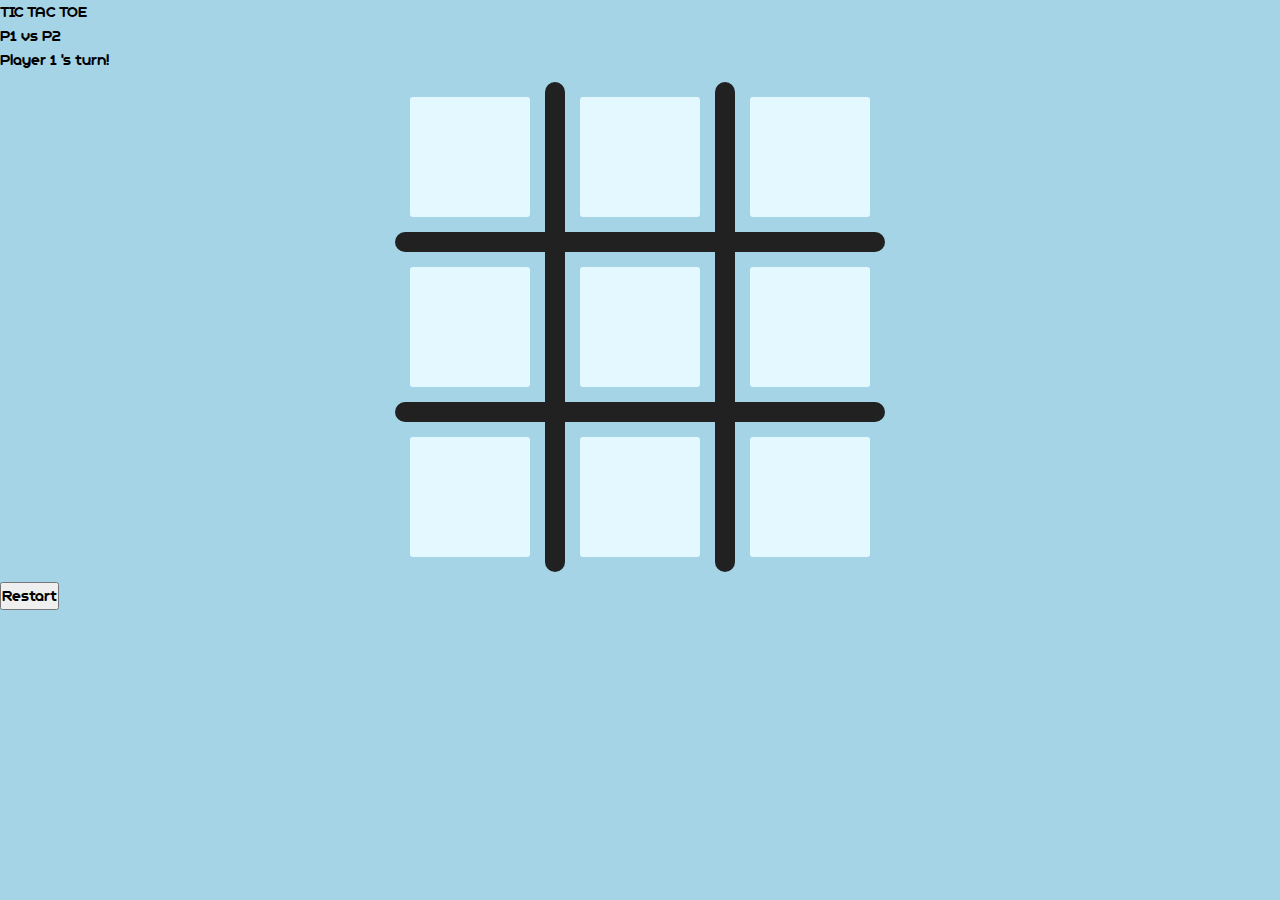
==== index.html @ dc421498 "Add array of winning cells to Game" ====
<!DOCTYPE html>
<html lang="en">
<head>
    <meta charset="UTF-8">
    <meta name="viewport" content="width=device-width, initial-scale=1.0">
    <title>Tic Tac Toe</title>
    <link rel="stylesheet" href="./style.css">
    <script src="./script.js" defer></script>
</head>
<body>
    <div class="container">
        <header>
            <span>TIC TAC TOE</span>
        </header>
        <div class="vs">
            <span class="p1 name">P1</span>
            <span>vs</span>
            <span class="p2 name">P2</span>
        </div>
        <div class="turn">
            <span class="name">P</span>
            <span>'s turn!</span>
        </div>
        <main>
            <div class="position-container">
                <div class="game-container">
                    <div class="cell" data-row="0" data-col="0">1</div>
                    <div class="border top"></div>
                    <div class="cell" data-row="0" data-col="1">X</div>
                    <div class="border top"></div>
                    <div class="cell" data-row="0" data-col="2">3</div>
                    <div class="border left"></div>
                    <div class="border"></div>
                    <div class="border"></div>
                    <div class="border"></div>
                    <div class="border right"></div>
                    <div class="cell" data-row="1" data-col="0">4</div>
                    <div class="border"></div>
                    <div class="cell" data-row="1" data-col="1">5</div>
                    <div class="border"></div>
                    <div class="cell" data-row="1" data-col="2">O</div>
                    <div class="border left"></div>
                    <div class="border"></div>
                    <div class="border"></div>
                    <div class="border"></div>
                    <div class="border right"></div>
                    <div class="cell" data-row="2" data-col="0">7</div>
                    <div class="border bottom"></div>
                    <div class="cell" data-row="2" data-col="1">8</div>
                    <div class="border bottom"></div>
                    <div class="cell" data-row="2" data-col="2">9</div>
                </div>
                <div class="win"></div>
            </div>
        </main>
        <footer>
            <button>Restart</button>
        </footer>
    </div>
    <dialog>

    </dialog>
</body>
</html>
---- style.css ----
@font-face {
    font-family: 'geometry_soft_probold_n';
    src: url('./fonts/geometry_soft_pro-bold_n-webfont.woff2') format('woff2'),
         url('./fonts/geometry_soft_pro-bold_n-webfont.woff') format('woff');
    font-weight: normal;
    font-style: normal;

}

/* 1. Use a more-intuitive box-sizing model */
*, *::before, *::after {
    box-sizing: border-box;
}
  
/* 2. Remove default margin and padding */
* {
    margin: 0;
    padding: 0;
}

body {
    /* 3. Add accessible line-height */
    line-height: 1.5;
    /* 4. Improve text rendering */
    -webkit-font-smoothing: antialiased;

    background-color: rgb(165, 212, 230);
    font-family: "geometry_soft_probold_n","Roboto";
    min-height: 100vh;
}

/* 5. Improve media defaults */
img, picture, video, canvas, svg {
    display: block;
    max-width: 100%;
}

/* 6. Inherit fonts for form controls */
input, button, textarea, select {
    font: inherit;
}

/* 7. Avoid text overflows */
p, h1, h2, h3, h4, h5, h6 {
    overflow-wrap: break-word;
}

/* 8. Improve line wrapping */
p {
    text-wrap: pretty;
}
h1, h2, h3, h4, h5, h6 {
    text-wrap: balance;
}

/*
9. Create a root stacking context
*/
#root, #__next {
    isolation: isolate;
}

:root {
    --background-color: rgb(227, 249, 255);
    --game-hover-color: rgb(235, 245, 247);
    --current-player: 'X';
}

main {
    display: flex;
    justify-content: center;
}

main .position-container {
    position: relative;
}

main .position-container .win {
    position: absolute;
    display: inline-block;
    width: 30px;
    height: 560px;
    background-color: rgb(219, 0, 0);
    border-radius: 50px;
    top: -20px;
    left: 240px;
    transform: rotate(-45deg);
    animation-name: fadeIn;
    animation-duration: 1s;
    visibility: hidden;
}

@keyframes fadeIn {
    0% { opacity: 0; }
    20% { opacity: 0; }
    40% { opacity: 0.3; }
    60% { opacity: 0.5; }
    80% { opacity: 0.9; }
    100% { opacity: 1; }
}

main .game-container {
    display: grid;

    grid-template-columns: 150px 20px 150px 20px 150px;
    grid-template-rows: 150px 20px 150px 20px 150px;

    justify-self: center;
    align-self: center;
    padding: 10px;
    border-radius: 10px;
}

main .game-container div {
    /* background-color: rgb(99, 115, 186); */
    display: flex;
    /* text-align: center; */
    align-items: center;
    justify-content: center;
}

main .game-container .border {
    background-color: rgb(33, 33, 33);
}

main .game-container .cell {
    background-color: rgb(227, 249, 255);
    border-radius: 3px;
    margin: 15px;
    font-size: 100px;
}

main .game-container .cell:hover {
    background-color: rgb(204, 232, 238);
    cursor: pointer;
}

main .game-container .left {
    border-top-left-radius: 15px;
    border-bottom-left-radius: 15px;
}

main .game-container .right {
    border-top-right-radius: 15px;
    border-bottom-right-radius: 15px;
}

main .game-container .top {
    border-top-left-radius: 15px;
    border-top-right-radius: 15px;
}

main .game-container .bottom {
    border-bottom-left-radius: 15px;
    border-bottom-right-radius: 15px;
}
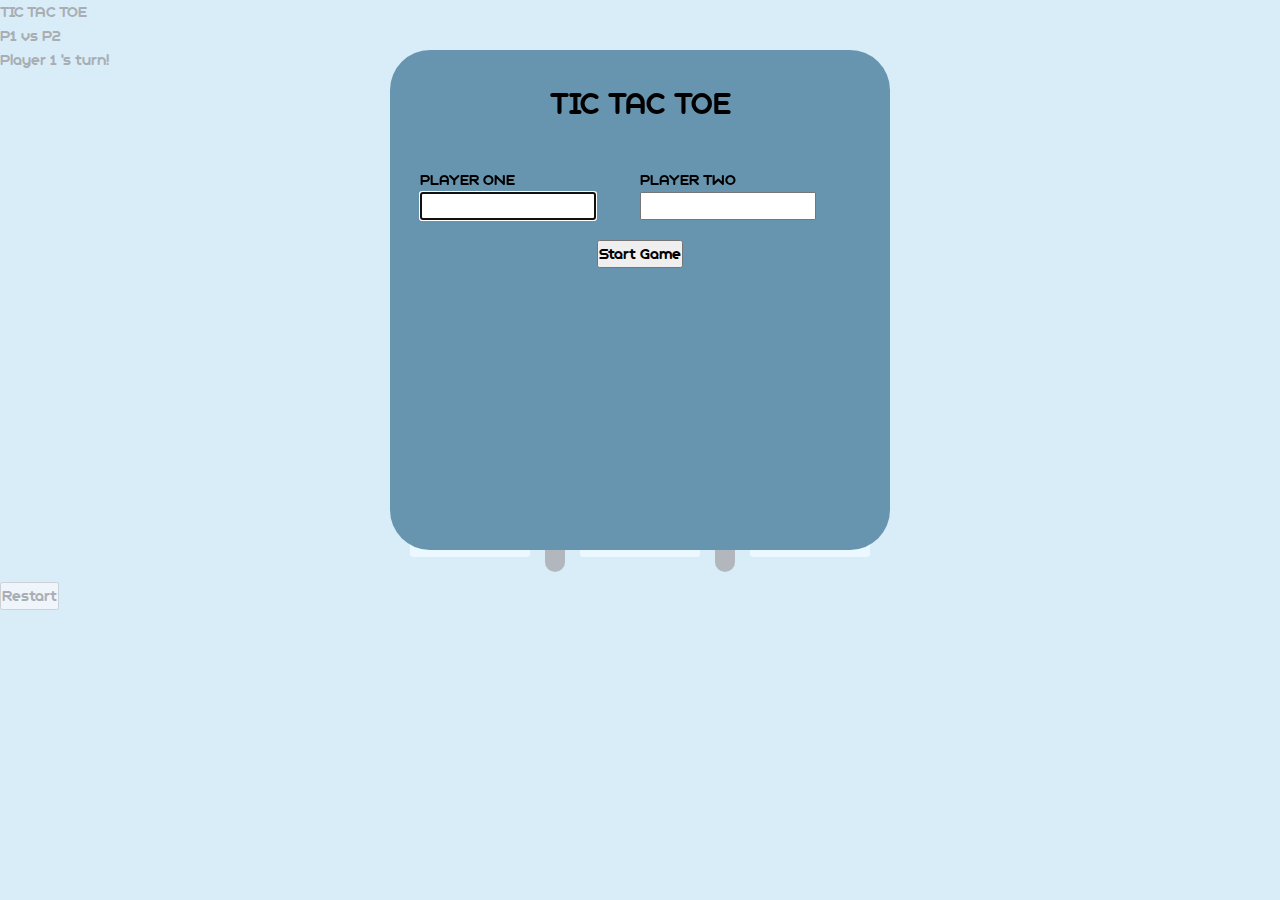
==== commit d3cc3162: "Add modal structure for adding player names" ====
--- a/index.html
+++ b/index.html
@@ -50,15 +50,31 @@
                     <div class="border bottom"></div>
                     <div class="cell" data-row="2" data-col="2">9</div>
                 </div>
-                <div class="win"></div>
+                <div class="diagonal win"></div>
+                <div class="horizontal win"></div>
+                <div class="vertical win"></div>
+                <div class="tie">It was a tie!</div>
             </div>
         </main>
         <footer>
             <button>Restart</button>
         </footer>
     </div>
-    <dialog>
-
+    <dialog id="start-modal">
+        <form action="" method="POST">
+            <h1>TIC TAC TOE</h1>
+            <section class="players">
+                <p>
+                    <label for="player-one">PLAYER ONE</label>
+                    <input type="text" id="player-one" name="player-one" autocomplete="off" required>
+                </p>
+                <p>
+                    <label for="player-two">PLAYER TWO</label>
+                    <input type="text" id="player-two" name="player-two" autocomplete="off" required>
+                </p>
+            </section>
+            <button type="submit">Start Game</button>
+        </form>
     </dialog>
 </body>
 </html>--- a/style.css
+++ b/style.css
@@ -78,15 +78,41 @@
 main .position-container .win {
     position: absolute;
     display: inline-block;
-    width: 30px;
-    height: 560px;
+    width: 20px;
     background-color: rgb(219, 0, 0);
     border-radius: 50px;
+    visibility: hidden;
+}
+
+main .position-container .diagonal {
+    height: 560px;
     top: -20px;
     left: 240px;
     transform: rotate(-45deg);
-    animation-name: fadeIn;
-    animation-duration: 1s;
+}
+
+main .position-container .vertical {
+    height: 450px;
+    top: 30px;
+    left: 240px;
+}
+
+main .position-container .horizontal {
+    height: 450px;
+    top: 30px;
+    left: 240px;
+    transform: rotate(90deg);
+}
+
+main .position-container .tie {
+    position: absolute;
+    display: inline-block;
+    width: 510px;
+    top: 190px;
+    color: red;
+    text-align: center;
+    background-color: rgb(255, 255, 255);
+    font-size: 90px;
     visibility: hidden;
 }
 
@@ -155,4 +181,35 @@
     border-bottom-right-radius: 15px;
 }
 
-
+#start-modal {
+    background-color: rgb(103, 149, 176);
+    height: 500px;
+    width: 500px;
+    margin: 50px auto;
+    border: none;
+    border-radius: 40px;
+}
+
+::backdrop {
+    background-color: aliceblue;
+    opacity: 0.7;
+}
+
+#start-modal form {
+    display: flex;
+    flex-direction: column;
+    /* justify-content: center; */
+    align-items: center;
+    padding: 10px;
+
+}
+
+#start-modal .players {
+    display: flex;
+    justify-content: center;
+    align-items: center;
+}
+
+#start-modal form h1, form section{
+    padding: 20px;
+}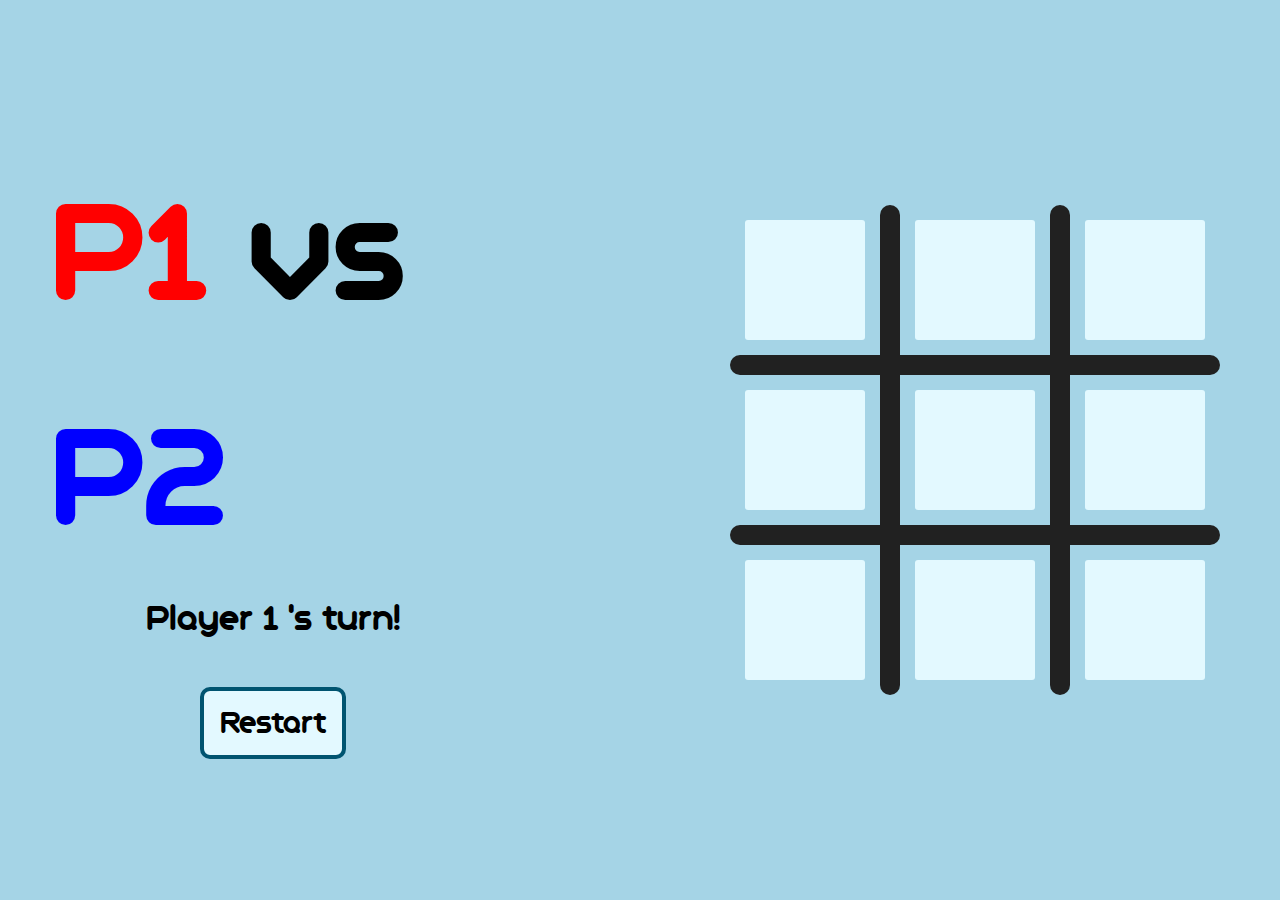
==== commit 248a6e21: "Restructure sidebar and main html" ====
--- a/index.html
+++ b/index.html
@@ -9,18 +9,18 @@
 </head>
 <body>
     <div class="container">
-        <header>
-            <span>TIC TAC TOE</span>
-        </header>
-        <div class="vs">
-            <span class="p1 name">P1</span>
-            <span>vs</span>
-            <span class="p2 name">P2</span>
-        </div>
-        <div class="turn">
-            <span class="name">P</span>
-            <span>'s turn!</span>
-        </div>
+        <section class="sidebar">
+            <div class="vs">
+                <span class="p1 name">P1</span>
+                <span>vs</span>
+                <span class="p2 name">P2</span>
+            </div>
+            <div class="turn">
+                <span class="name">P</span>
+                <span>'s turn!</span>
+            </div>
+            <button class="restart">Restart</button>
+        </section>
         <main>
             <div class="position-container">
                 <div class="game-container">
@@ -56,9 +56,6 @@
                 <div class="tie">It was a tie!</div>
             </div>
         </main>
-        <footer>
-            <button>Restart</button>
-        </footer>
     </div>
     <dialog id="start-modal">
         <form action="" method="POST">
--- a/style.css
+++ b/style.css
@@ -63,7 +63,8 @@
 :root {
     --background-color: rgb(227, 249, 255);
     --game-hover-color: rgb(235, 245, 247);
-    --current-player: 'X';
+    --p1-color: red;
+    --p2-color: blue;
 }
 
 main {
@@ -125,14 +126,55 @@
     100% { opacity: 1; }
 }
 
+.container {
+    min-height: 100vh;
+    display: flex;
+    justify-content: center;
+    align-items: center;
+    padding: 50px;
+}
+
+.sidebar {
+    margin-right: 14rem;
+    display: flex;
+    flex-direction: column;
+    align-items: center;
+}
+
+.vs {
+    font-size: 150px;
+    
+}
+
+.p1 {
+    color: var(--p1-color);
+}
+
+.p2 {
+    color: var(--p2-color);
+}
+
+.turn {
+    font-size: 2.3rem;
+}
+
+.restart {
+    margin-top: 40px;
+    padding: 0.5rem 1rem;
+    font-size: 2rem;
+    border: none;
+    background-color: var(--background-color);
+    border: 4px solid rgb(0, 84, 112);
+    border-radius: 10px;
+    cursor: pointer;
+}
+
 main .game-container {
     display: grid;
 
     grid-template-columns: 150px 20px 150px 20px 150px;
     grid-template-rows: 150px 20px 150px 20px 150px;
 
-    justify-self: center;
-    align-self: center;
     padding: 10px;
     border-radius: 10px;
 }
@@ -182,12 +224,13 @@
 }
 
 #start-modal {
-    background-color: rgb(103, 149, 176);
-    height: 500px;
-    width: 500px;
-    margin: 50px auto;
+    background-color: rgb(255, 255, 255);
+    height: 300px;
+    width: 460px;
+    margin: 150px auto;
     border: none;
-    border-radius: 40px;
+    border-radius: 10px;
+    box-shadow: 5px 5px 10px rgb(182, 182, 182) ;
 }
 
 ::backdrop {
@@ -198,18 +241,34 @@
 #start-modal form {
     display: flex;
     flex-direction: column;
-    /* justify-content: center; */
-    align-items: center;
-    padding: 10px;
+    justify-content: center;
+    align-items: center;
+    padding: 15px;
 
 }
 
 #start-modal .players {
     display: flex;
-    justify-content: center;
-    align-items: center;
-}
-
-#start-modal form h1, form section{
-    padding: 20px;
+    flex-direction: column;
+    gap: 20px;
+    justify-content: center;
+    align-items: center;
+    padding: 40px;
+}
+
+#start-modal .players p label {
+    margin-right: 20px;
+}
+
+#start-modal button {
+    padding: 10px 20px;
+    border: none;
+    background-color: var(--background-color);
+    border: 2px solid rgb(82, 137, 155);
+    border-radius: 10px;
+    cursor: pointer;
+}
+
+#start-modal button:active {
+    background-color: rgb(82, 137, 155);
 }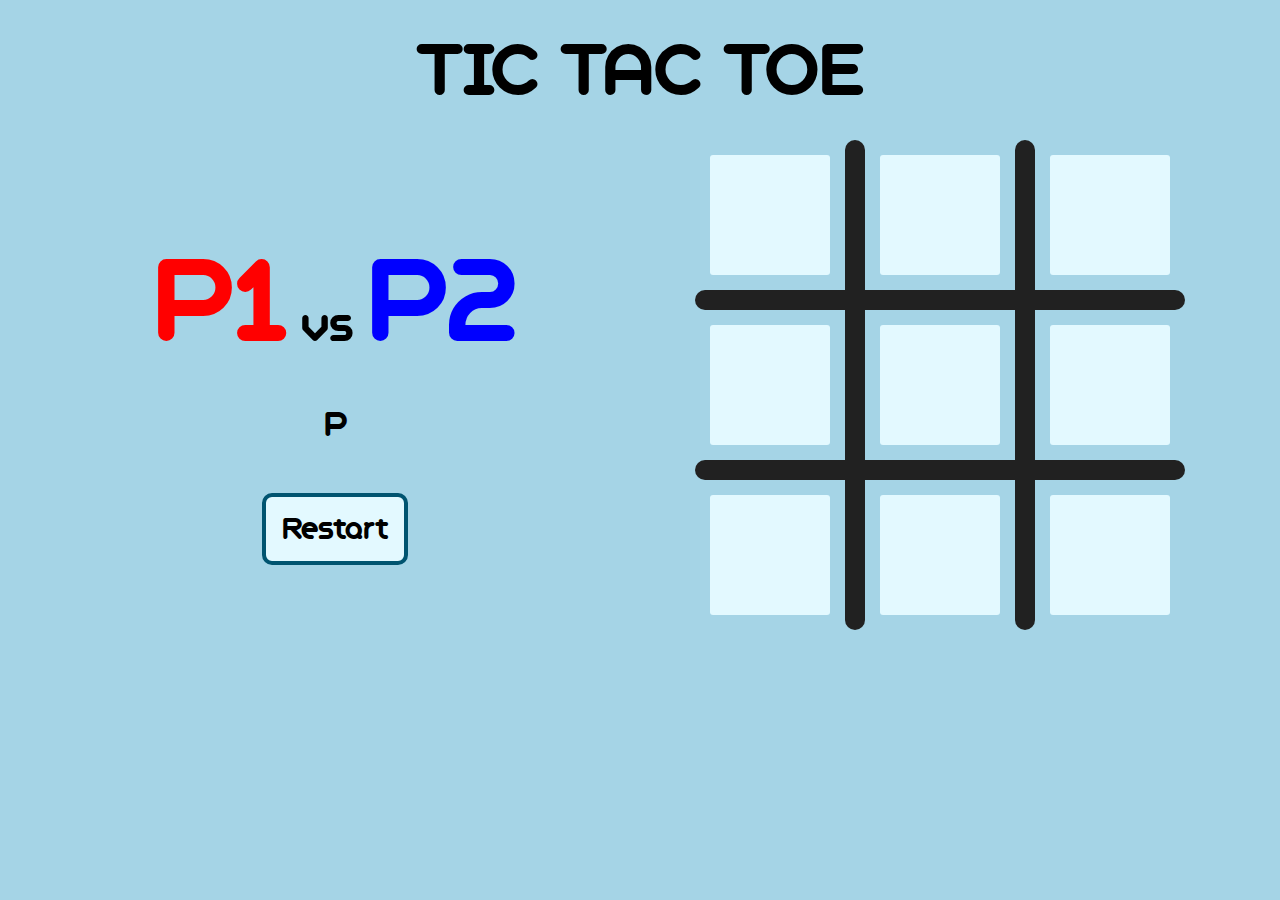
==== commit d3deb5ef: "Render gameboard by individual move one at a time, add hover" ====
--- a/index.html
+++ b/index.html
@@ -8,6 +8,7 @@
     <script src="./script.js" defer></script>
 </head>
 <body>
+    <header>TIC TAC TOE</header>
     <div class="container">
         <section class="sidebar">
             <div class="vs">
@@ -16,39 +17,38 @@
                 <span class="p2 name">P2</span>
             </div>
             <div class="turn">
-                <span class="name">P</span>
-                <span>'s turn!</span>
+                <span class="player">P</span>
             </div>
             <button class="restart">Restart</button>
         </section>
         <main>
             <div class="position-container">
                 <div class="game-container">
-                    <div class="cell" data-row="0" data-col="0">1</div>
+                    <div class="cell" data-row="0" data-col="0"></div>
                     <div class="border top"></div>
-                    <div class="cell" data-row="0" data-col="1">X</div>
+                    <div class="cell" data-row="0" data-col="1"></div>
                     <div class="border top"></div>
-                    <div class="cell" data-row="0" data-col="2">3</div>
+                    <div class="cell" data-row="0" data-col="2"></div>
                     <div class="border left"></div>
                     <div class="border"></div>
                     <div class="border"></div>
                     <div class="border"></div>
                     <div class="border right"></div>
-                    <div class="cell" data-row="1" data-col="0">4</div>
+                    <div class="cell" data-row="1" data-col="0"></div>
                     <div class="border"></div>
-                    <div class="cell" data-row="1" data-col="1">5</div>
+                    <div class="cell" data-row="1" data-col="1"></div>
                     <div class="border"></div>
-                    <div class="cell" data-row="1" data-col="2">O</div>
+                    <div class="cell" data-row="1" data-col="2"></div>
                     <div class="border left"></div>
                     <div class="border"></div>
                     <div class="border"></div>
                     <div class="border"></div>
                     <div class="border right"></div>
-                    <div class="cell" data-row="2" data-col="0">7</div>
+                    <div class="cell" data-row="2" data-col="0"></div>
                     <div class="border bottom"></div>
-                    <div class="cell" data-row="2" data-col="1">8</div>
+                    <div class="cell" data-row="2" data-col="1"></div>
                     <div class="border bottom"></div>
-                    <div class="cell" data-row="2" data-col="2">9</div>
+                    <div class="cell" data-row="2" data-col="2"></div>
                 </div>
                 <div class="diagonal win"></div>
                 <div class="horizontal win"></div>
--- a/style.css
+++ b/style.css
@@ -126,24 +126,35 @@
     100% { opacity: 1; }
 }
 
+header {
+    text-align: center;
+    padding: 10px;
+    font-size: 5rem;
+    margin-bottom: -30px;
+}
+
 .container {
-    min-height: 100vh;
-    display: flex;
-    justify-content: center;
-    align-items: center;
-    padding: 50px;
+    display: flex;
+    justify-content: center;
+    align-items: center;
+    padding: 20px;
+    gap: 100px;
 }
 
 .sidebar {
-    margin-right: 14rem;
+    /* margin-right: 14rem; */
+    width: 500px;
     display: flex;
     flex-direction: column;
     align-items: center;
 }
 
+.name {
+    font-size: 8rem;
+}
+
 .vs {
-    font-size: 150px;
-    
+    font-size: 50px;
 }
 
 .p1 {
@@ -167,6 +178,18 @@
     border: 4px solid rgb(0, 84, 112);
     border-radius: 10px;
     cursor: pointer;
+    transition: 0.5s;
+}
+
+.restart:hover {
+    background-color: rgb(55, 136, 163);
+}
+
+.restart:active {
+    background-color: rgb(68, 68, 68);
+    border: 4px solid black;
+    transition: 0s;
+    box-shadow: 2px 2px 4px gray;
 }
 
 main .game-container {
@@ -198,8 +221,12 @@
     font-size: 100px;
 }
 
+main .game-container .cell span {
+    pointer-events: none;
+}
+
 main .game-container .cell:hover {
-    background-color: rgb(204, 232, 238);
+    /* background-color: rgb(204, 232, 238); */
     cursor: pointer;
 }
 
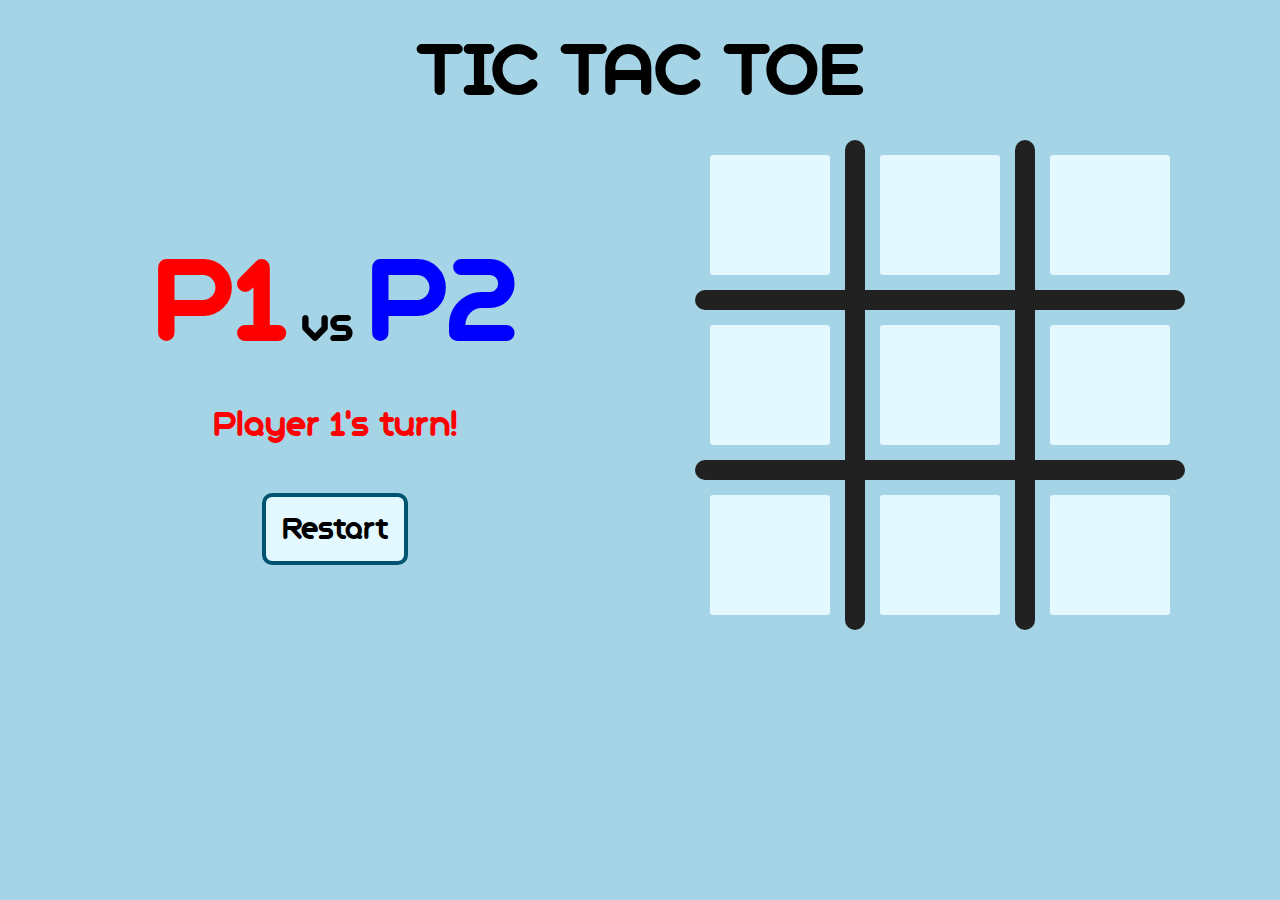
==== commit e3c7c3a6: "Fix bug where winner was not passed to setWin in the diagonal check" ====
--- a/index.html
+++ b/index.html
@@ -17,7 +17,7 @@
                 <span class="p2 name">P2</span>
             </div>
             <div class="turn">
-                <span class="player">P</span>
+                <span class="player"></span>
             </div>
             <button class="restart">Restart</button>
         </section>
--- a/style.css
+++ b/style.css
@@ -142,7 +142,6 @@
 }
 
 .sidebar {
-    /* margin-right: 14rem; */
     width: 500px;
     display: flex;
     flex-direction: column;
@@ -203,9 +202,7 @@
 }
 
 main .game-container div {
-    /* background-color: rgb(99, 115, 186); */
-    display: flex;
-    /* text-align: center; */
+    display: flex;
     align-items: center;
     justify-content: center;
 }
@@ -226,7 +223,6 @@
 }
 
 main .game-container .cell:hover {
-    /* background-color: rgb(204, 232, 238); */
     cursor: pointer;
 }
 
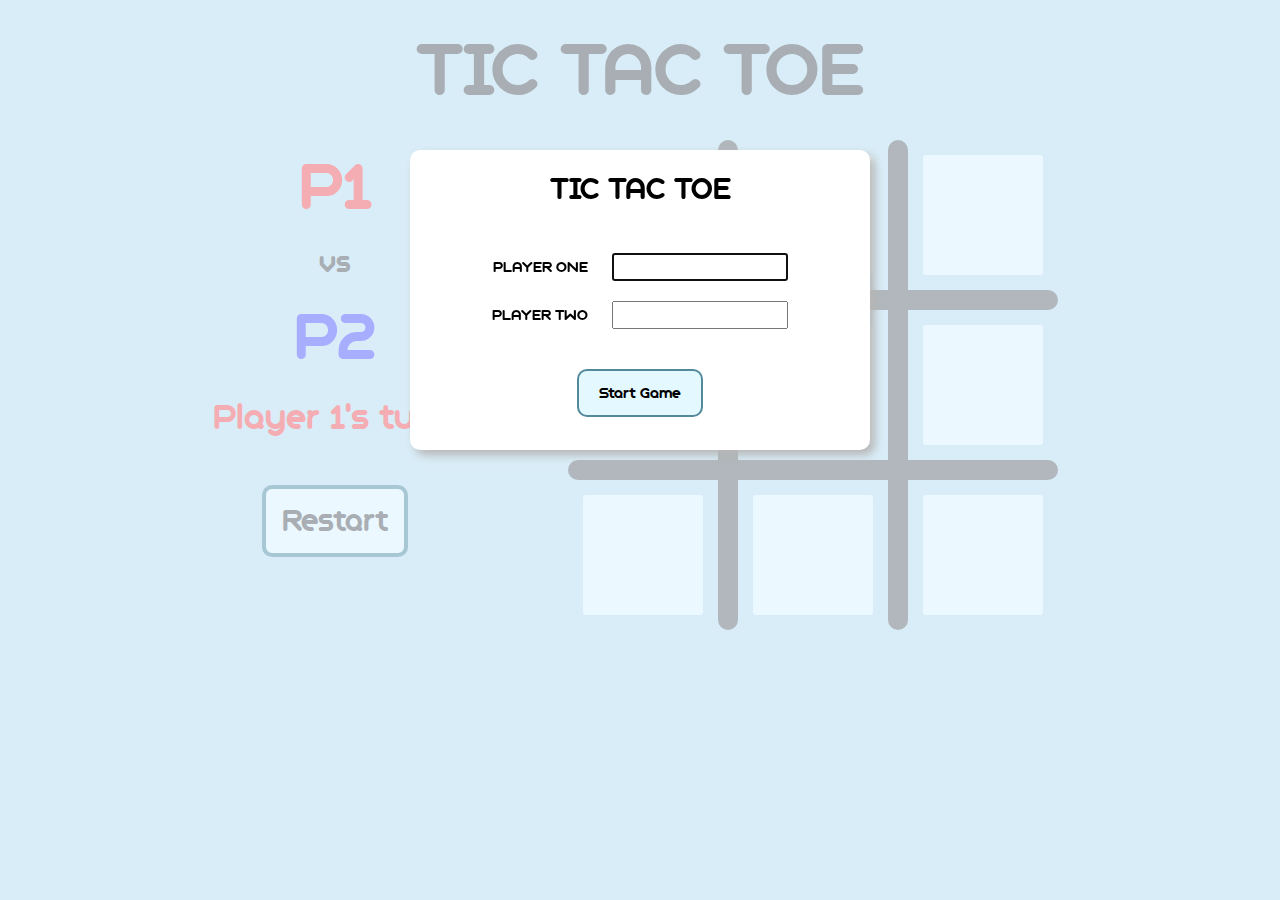
==== commit e0d33840: "Fix player name overflow" ====
--- a/index.html
+++ b/index.html
@@ -63,11 +63,11 @@
             <section class="players">
                 <p>
                     <label for="player-one">PLAYER ONE</label>
-                    <input type="text" id="player-one" name="player-one" autocomplete="off" required>
+                    <input type="text" id="player-one" name="player-one" autocomplete="off" maxlength="16" required>
                 </p>
                 <p>
                     <label for="player-two">PLAYER TWO</label>
-                    <input type="text" id="player-two" name="player-two" autocomplete="off" required>
+                    <input type="text" id="player-two" name="player-two" autocomplete="off" maxlength="16" required>
                 </p>
             </section>
             <button type="submit">Start Game</button>
--- a/style.css
+++ b/style.css
@@ -88,20 +88,20 @@
 main .position-container .diagonal {
     height: 560px;
     top: -20px;
-    left: 240px;
+    left: 250px;
     transform: rotate(-45deg);
 }
 
 main .position-container .vertical {
     height: 450px;
     top: 30px;
-    left: 240px;
+    left: 75px;
 }
 
 main .position-container .horizontal {
     height: 450px;
-    top: 30px;
-    left: 240px;
+    top: 200px;
+    left: 245px;
     transform: rotate(90deg);
 }
 
@@ -142,18 +142,22 @@
 }
 
 .sidebar {
-    width: 500px;
+    height: 500px;
     display: flex;
     flex-direction: column;
     align-items: center;
+    overflow: auto;
+}
+
+.vs {
+    display: flex;
+    flex-direction: column;
+    align-items: center;
+    font-size: 30px;
 }
 
 .name {
-    font-size: 8rem;
-}
-
-.vs {
-    font-size: 50px;
+    font-size: 70px;
 }
 
 .p1 {
